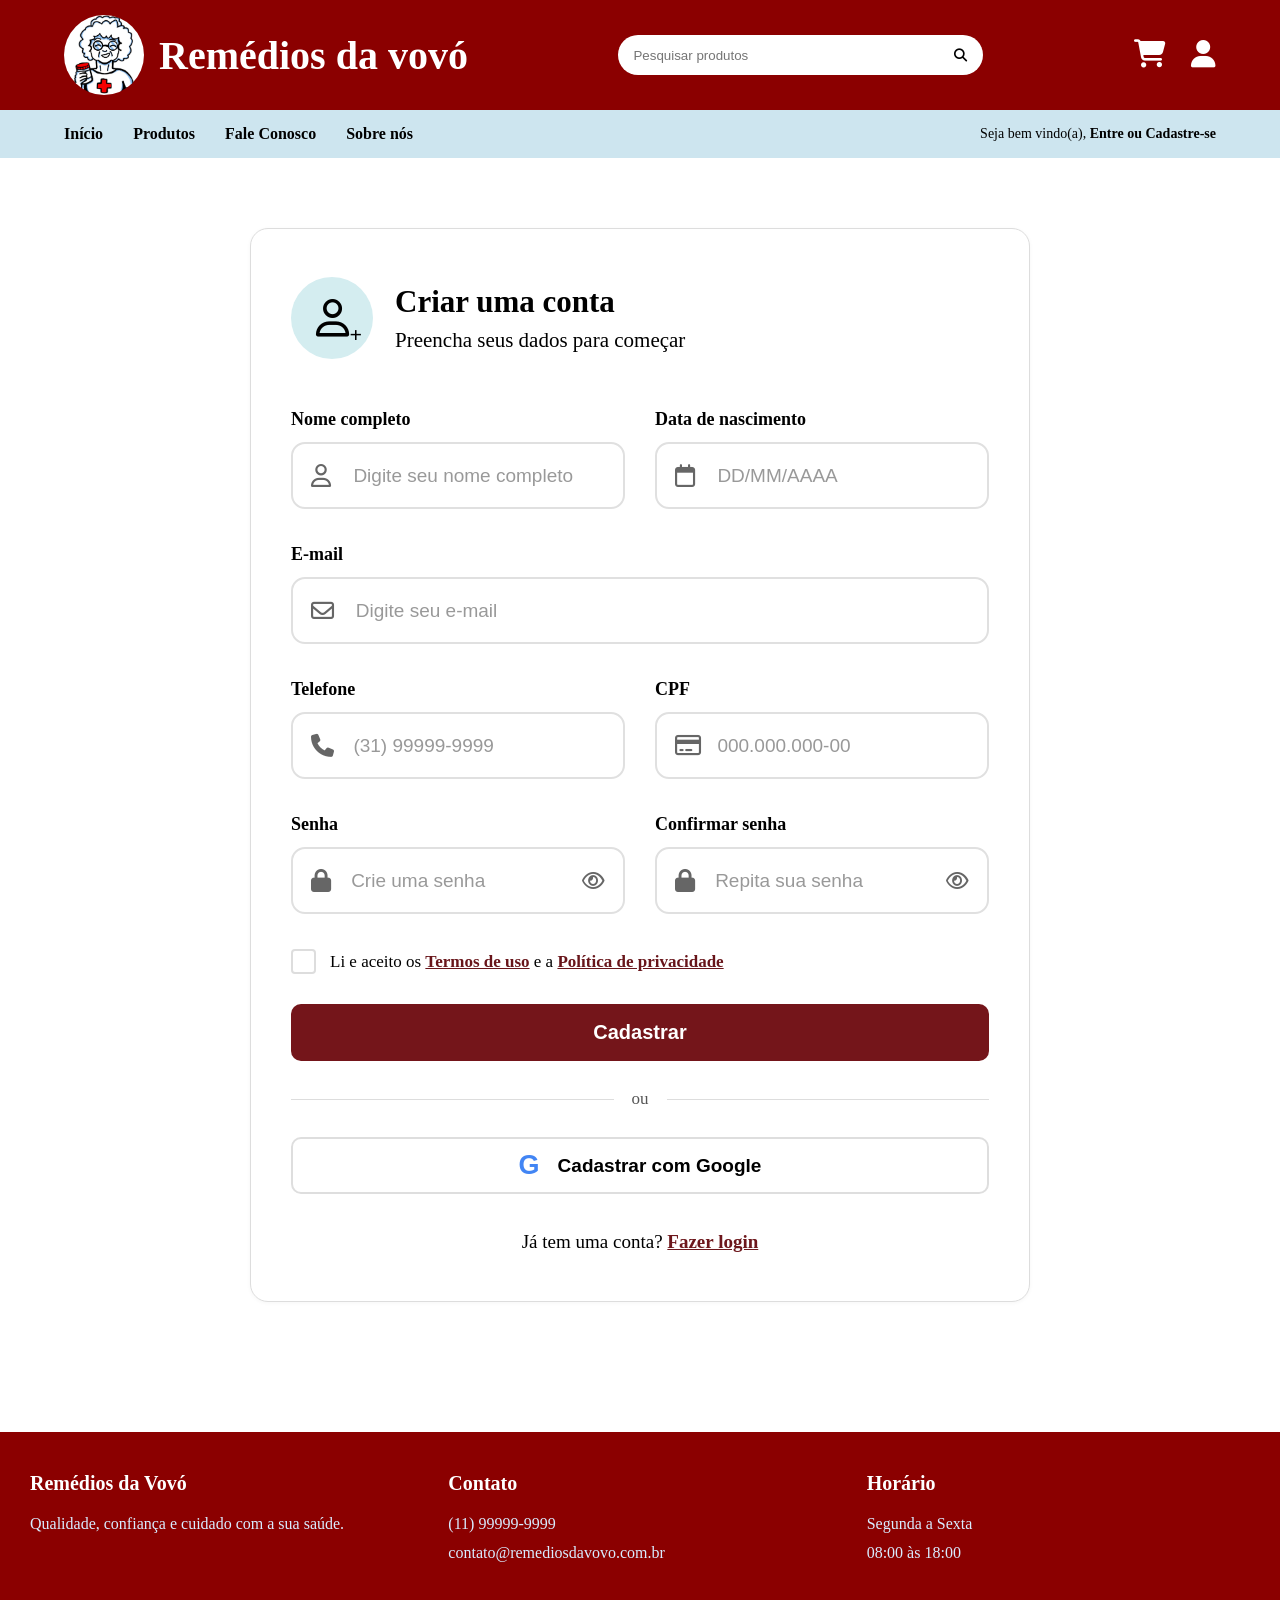
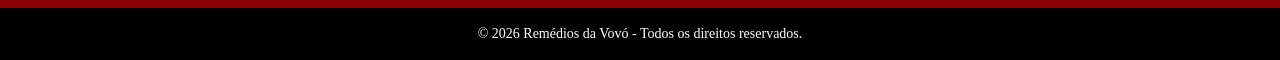
==== cadastro.html @ 5021b8c8 "happy" ====
<!DOCTYPE html>
<html lang="pt-BR">

<head>
    <meta charset="UTF-8">
    <meta name="viewport" content="width=device-width, initial-scale=1.0">

    <title>Criar uma conta - Remédios da Vovó</title>

    <link rel="stylesheet"
          href="https://cdnjs.cloudflare.com/ajax/libs/font-awesome/6.5.2/css/all.min.css">
    <link rel="stylesheet" href="assets/styles/header.css">
    <link rel="stylesheet" href="assets/styles/login.css">
    <link rel="stylesheet" href="assets/styles/footer.css">
</head>

<body>

<!-- CABEÇALHO -->
<header>

    <div class="topo">

        <div class="logo">

            <img src="assets/img/logo.jpg" alt="Logo">

            <h1>Remédios da vovó</h1>

        </div>

        <div class="pesquisa">

            <input type="text" id="pesquisa" placeholder="Pesquisar produtos">

            <button onclick="pesquisarProduto()">
                <i class="fa-solid fa-magnifying-glass"></i>
            </button>

        </div>

        <div class="icones">

            <a href="carrinho.html">
                <i class="fa-solid fa-cart-shopping"></i>
            </a>

            <a href="#">
                <i class="fa-solid fa-user"></i>
            </a>

        </div>

    </div>

</header>


<nav>

    <ul>

        <li><a href="index.html">Início</a></li>

        <li><a href="produtos.html">Produtos</a></li>

        <a href="faleConosco.html">Fale Conosco</a>

        <li><a href="index.html#sobre">Sobre nós</a></li>


    </ul>

    <div class="login">

        <span>Seja bem vindo(a),</span>

        <a href="#">Entre ou Cadastre-se</a>

    </div>

</nav>

<!-- CONTEÚDO -->
<main class="page">

    <section class="form-card cadastro-card">

        <!-- TÍTULO -->

        <div class="form-title">

            <div class="title-icon">
                <i class="fa-regular fa-user"></i>
                <span>+</span>
            </div>

            <div>
                <h2>Criar uma conta</h2>
                <p>Preencha seus dados para começar</p>
            </div>

        </div>


        <!-- FORMULÁRIO -->

        <form>


            <!-- LINHA 1 -->

            <div class="form-row">

                <div class="field">

                    <label>Nome completo</label>

                    <div class="input-box">

                        <i class="fa-regular fa-user"></i>

                        <input
                                type="text"
                                placeholder="Digite seu nome completo">

                    </div>

                </div>


                <div class="field">

                    <label>Data de nascimento</label>

                    <div class="input-box">

                        <i class="fa-regular fa-calendar"></i>

                        <input
                                type="text"
                                placeholder="DD/MM/AAAA">

                    </div>

                </div>

            </div>


            <!-- EMAIL -->

            <div class="field full">

                <label>E-mail</label>

                <div class="input-box">

                    <i class="fa-regular fa-envelope"></i>

                    <input
                            type="email"
                            placeholder="Digite seu e-mail">

                </div>

            </div>


            <!-- TELEFONE E CPF -->

            <div class="form-row">

                <div class="field">

                    <label>Telefone</label>

                    <div class="input-box">

                        <i class="fa-solid fa-phone"></i>

                        <input
                                type="text"
                                placeholder="(31) 99999-9999">

                    </div>

                </div>


                <div class="field">

                    <label>CPF</label>

                    <div class="input-box">

                        <i class="fa-regular fa-credit-card"></i>

                        <input
                                type="text"
                                placeholder="000.000.000-00">

                    </div>

                </div>

            </div>


            <!-- SENHAS -->

            <div class="form-row">

                <div class="field">

                    <label>Senha</label>

                    <div class="input-box">

                        <i class="fa-solid fa-lock"></i>

                        <input
                                type="password"
                                id="senha"
                                placeholder="Crie uma senha">

                        <i
                                class="fa-regular fa-eye password-eye"
                                onclick="mostrarSenha('senha', this)">
                        </i>

                    </div>

                </div>


                <div class="field">

                    <label>Confirmar senha</label>

                    <div class="input-box">

                        <i class="fa-solid fa-lock"></i>

                        <input
                                type="password"
                                id="confirmarSenha"
                                placeholder="Repita sua senha">

                        <i
                                class="fa-regular fa-eye password-eye"
                                onclick="mostrarSenha('confirmarSenha', this)">
                        </i>

                    </div>

                </div>

            </div>


            <!-- TERMOS -->

            <div class="terms">

                <input type="checkbox" id="terms">

                <label for="terms">
                    Li e aceito os
                    <a href="#">Termos de uso</a>
                    e a
                    <a href="#">Política de privacidade</a>
                </label>

            </div>


            <!-- BOTÃO -->

            <button type="submit" class="main-button">
                Cadastrar
            </button>


            <!-- OU -->

            <div class="divider">

                <span></span>

                <p>ou</p>

                <span></span>

            </div>


            <!-- GOOGLE -->

            <button type="button" class="google-button">

                <strong>G</strong>

                <span>Cadastrar com Google</span>

            </button>


            <!-- LOGIN -->

            <p class="bottom-text">

                Já tem uma conta?

                <a href="login.html">
                    Fazer login
                </a>

            </p>


        </form>

    </section>

</main>
<footer>

    <div class="footerContainer">

        <div>

            <h3>Remédios da Vovó</h3>

            <p>
                Qualidade, confiança e cuidado com a sua saúde.
            </p>

        </div>

        <div>

            <h3>Contato</h3>

            <p>(11) 99999-9999</p>

            <p>contato@remediosdavovo.com.br</p>

        </div>

        <div>

            <h3>Horário</h3>

            <p>Segunda a Sexta</p>

            <p>08:00 às 18:00</p>

        </div>

    </div>

    <div class="copyright">

        © 2026 Remédios da Vovó - Todos os direitos reservados.

    </div>

</footer>

<script>

    function mostrarSenha(id, icon) {

        const campo = document.getElementById(id);

        if (campo.type === "password") {

            campo.type = "text";

            icon.classList.remove("fa-eye");
            icon.classList.add("fa-eye-slash");

        } else {

            campo.type = "password";

            icon.classList.remove("fa-eye-slash");
            icon.classList.add("fa-eye");

        }

    }

</script>

</body>
</html>
---- assets/styles/header.css ----
/* HEADER */
* {
    margin: 0;
    padding: 0;
    box-sizing: border-box;
}

body {
    margin: 0;
}

header {
    background: #8B0000;
    padding: 15px 5%;
    color: white;
}

.topo {
    display: flex;
    justify-content: space-between;
    align-items: center;
    gap: 20px;
}

.logo {
    display: flex;
    align-items: center;
    gap: 15px;
}

.logo img {
    width: 80px;
    height: 80px;
    border-radius: 50%;
}

.logo h1 {
    font-family: "Dancing Script", cursive;
    font-size: 40px;
    font-weight: 700;
}

.pesquisa {
    display: flex;
    align-items: center;
}

.pesquisa input {
    width: 320px;
    height: 40px;
    border: none;
    border-radius: 25px 0 0 25px;
    padding: 0 15px;
    outline: none;
}

.pesquisa button {
    width: 45px;
    height: 40px;
    border: none;
    border-radius: 0 25px 25px 0;
    background: white;
    cursor: pointer;
}

.icones {
    display: flex;
    gap: 25px;
}

.icones a {
    color: white;
    font-size: 28px;
    text-decoration: none;
}

/* NAV */

nav {
    background: #cde5ef;
    display: flex;
    justify-content: space-between;
    align-items: center;
    padding: 15px 5%;
}

nav ul {
    display: flex;
    list-style: none;
    gap: 30px;
}

nav a {
    color: black;
    text-decoration: none;
    font-weight: 600;
}

.login {
    text-align: right;
    font-size: 14px;
}

.login a {
    color: black;
    font-weight: bold;
}

@media(max-width:768px){

    header {
        padding: 15px 20px;
    }

    .topo {
        flex-direction: column;
        gap: 15px;
    }


    .logo h1 {
        font-size: 24px;
    }


    .logo img {
        width: 60px;
        height: 60px;
    }


    .pesquisa {
        width: 100%;
    }


    .pesquisa input {
        width: 100%;
    }


    .icones {
        gap: 20px;
    }


    nav {
        flex-direction: column;
        gap: 15px;
        padding: 15px 20px;
    }


    nav ul {
        width: 100%;
        padding: 0;
        gap: 15px;
        overflow-x: auto;
    }


    nav ul li {
        white-space: nowrap;
    }


    .login {
        text-align: center;
    }

}

#voltarTopo {
    position: fixed;
    right: 20px;
    bottom: 20px;
    
    width: 45px;
    height: 45px;
    
    border: none;
    border-radius: 50%;
    
    background: #8B0000;
    color: white;
    
    font-size: 25px;
    cursor: pointer;
    
    z-index: 2000;
}

#voltarTopo:hover {
    opacity: 0.8;
}
---- assets/styles/login.css ----
/* ==========================================
   ÁREA PRINCIPAL
========================================== */

.page {
    min-height: calc(100vh - 275px);

    padding: 70px 0 80px;

    display: flex;
    justify-content: center;
    align-items: flex-start;
}


/* ==========================================
   CARD DO FORMULÁRIO
========================================== */

.form-card {
    width: 780px;

    background: white;

    border: 1px solid #dddddd;

    border-radius: 18px;

    box-shadow: 0 1px 4px rgba(0, 0, 0, 0.04);

    padding: 48px 40px;
}


/* TAMANHOS */

.cadastro-card {
    min-height: 1030px;
}

.login-card {
    width: 780px;
    min-height: 780px;

    padding: 60px 40px;
}


/* ==========================================
   TÍTULO
========================================== */

.form-title {
    display: flex;
    align-items: center;

    gap: 22px;

    margin-bottom: 50px;
}

.title-icon {
    width: 82px;
    height: 82px;

    flex-shrink: 0;

    border-radius: 50%;

    background: #d4edf0;

    display: flex;
    align-items: center;
    justify-content: center;

    position: relative;

    font-size: 38px;
    font-weight: normal;
}

.title-icon span {
    position: absolute;

    font-size: 22px;
    font-weight: bold;

    right: 11px;
    bottom: 11px;
}

.login-icon {
    font-size: 37px;
}

.form-title h2 {
    font-size: 31px;

    margin-bottom: 8px;
}

.form-title p {
    font-size: 21px;
}


/* ==========================================
   CAMPOS
========================================== */

.form-row {
    display: grid;

    grid-template-columns: 1fr 1fr;

    gap: 30px;

    margin-bottom: 35px;
}

.field {
    width: 100%;
}

.field.full {
    margin-bottom: 35px;
}

.field label {
    display: block;

    font-size: 18px;
    font-weight: bold;

    margin-bottom: 12px;
}

.input-box {
    width: 100%;
    height: 67px;

    border: 2px solid #e0e0e0;

    border-radius: 14px;

    display: flex;
    align-items: center;

    padding: 0 18px;

    background: #fff;

    transition: 0.2s;
}

.input-box:focus-within {
    border-color: #8b3338;
}

.input-box > i:first-child {
    width: 32px;

    color: #666;

    font-size: 23px;

    margin-right: 15px;
}

.input-box input {
    width: 100%;

    height: 100%;

    border: none;
    outline: none;

    font-size: 19px;

    background: transparent;

    color: #333;
}

.input-box input::placeholder {
    color: #999;
}

.password-eye {
    cursor: pointer;

    color: #666 !important;

    margin: 0 !important;

    width: auto !important;

    font-size: 20px !important;
}


/* ==========================================
   TERMOS
========================================== */

.terms {
    display: flex;
    align-items: center;

    gap: 14px;

    margin: 2px 0 30px;

    font-size: 17px;
}

.terms input {
    appearance: none;

    width: 25px;
    height: 25px;

    border: 2px solid #ddd;

    border-radius: 4px;

    cursor: pointer;

    flex-shrink: 0;
}

.terms input:checked {
    background: #76151b;

    border-color: #76151b;

    position: relative;
}

.terms input:checked::after {
    content: "✓";

    color: white;

    position: absolute;

    font-size: 17px;

    left: 4px;
    top: 0;
}

.terms a {
    color: #68151a;

    font-weight: bold;

    text-decoration: underline;
}


/* ==========================================
   BOTÃO PRINCIPAL
========================================== */

.main-button {
    width: 100%;
    height: 57px;

    border: none;

    border-radius: 10px;

    background: #74151a;

    color: white;

    font-size: 20px;
    font-weight: bold;

    cursor: pointer;

    transition: 0.2s;
}

.main-button:hover {
    background: #5e1015;
}


/* ==========================================
   DIVISOR "OU"
========================================== */

.divider {
    display: flex;
    align-items: center;

    gap: 18px;

    margin: 28px 0;
}

.divider span {
    flex: 1;

    height: 1px;

    background: #ddd;
}

.divider p {
    font-size: 17px;

    color: #555;
}


/* ==========================================
   GOOGLE
========================================== */

.google-button {
    width: 100%;
    height: 57px;

    background: white;

    border: 2px solid #dedede;

    border-radius: 10px;

    display: flex;
    align-items: center;
    justify-content: center;

    gap: 18px;

    cursor: pointer;

    font-size: 19px;
    font-weight: bold;
}

.google-button strong {
    font-family: Arial;

    font-size: 27px;

    color: #4285f4;
}


/* ==========================================
   TEXTO INFERIOR
========================================== */

.bottom-text {
    text-align: center;

    font-size: 19px;

    margin-top: 37px;
}

.bottom-text a {
    color: #6d171c;

    font-weight: bold;

    text-decoration: underline;
}


/* ==========================================
   OPÇÕES DO LOGIN
========================================== */

.login-options {
    display: flex;
    justify-content: space-between;
    align-items: center;

    margin: -10px 0 35px;
}

.remember {
    display: flex;
    align-items: center;

    gap: 12px;

    font-size: 17px;
    font-weight: bold;
}

.remember input {
    appearance: none;

    width: 25px;
    height: 25px;

    border: 2px solid #ddd;

    border-radius: 4px;
}

.remember input:checked {
    background: #74151a;
    border-color: #74151a;
}

.login-options > a {
    color: #6d171c;

    font-size: 17px;
    font-weight: bold;

    text-decoration: underline;
}


/* ==========================================
   RESPONSIVIDADE
========================================== */

@media (max-width: 1000px) {

    .header {
        padding: 0 25px;
    }

    .logo-area h1 {
        font-size: 27px;
    }

    .search {
        width: 250px;
    }

    .navbar {
        padding: 0 25px;
    }

    .nav-links {
        gap: 25px;
    }

    .nav-links a {
        font-size: 17px;
    }

}


@media (max-width: 800px) {

    .header {
        height: auto;

        padding: 20px;

        flex-direction: column;

        gap: 20px;
    }

    .header-right {
        width: 100%;

        justify-content: center;
    }

    .search {
        width: 100%;
        max-width: 400px;
    }

    .navbar {
        height: auto;

        padding: 20px;

        flex-direction: column;

        gap: 20px;
    }

    .nav-links {
        flex-wrap: wrap;

        justify-content: center;
    }

    .welcome {
        text-align: center;
    }

    .page {
        padding: 30px 15px;
    }

    .form-card {
        width: 100%;

        padding: 35px 25px;
    }

}


@media (max-width: 600px) {

    .logo {
        width: 90px;
        height: 90px;

        font-size: 42px;
    }

    .logo span {
        top: 41px;
        left: 35px;
    }

    .logo-area h1 {
        font-size: 22px;
    }

    .header-icon {
        font-size: 27px;
    }

    .header-right {
        gap: 20px;
    }

    .nav-links {
        flex-direction: column;

        gap: 15px;
    }

    .form-row {
        grid-template-columns: 1fr;

        gap: 25px;

        margin-bottom: 25px;
    }

    .field.full {
        margin-bottom: 25px;
    }

    .form-title {
        gap: 15px;

        margin-bottom: 35px;
    }

    .title-icon {
        width: 65px;
        height: 65px;

        font-size: 30px;
    }

    .form-title h2 {
        font-size: 25px;
    }

    .form-title p {
        font-size: 17px;
    }

    .login-options {
        flex-direction: column;

        align-items: flex-start;

        gap: 15px;
    }

}
---- assets/styles/footer.css ----
footer {
  background: darkred;
  color: white;
  margin-top: 50px;
}

.footerContainer {
  max-width: 1400px;
  margin: auto;
  padding: 40px 30px;
  
  display: grid;
  grid-template-columns: repeat(auto-fit, minmax(220px, 1fr));
  gap: 35px;
}

.footerContainer h3 {
  margin-bottom: 15px;
  font-size: 20px;
}

.footerContainer p {
  line-height: 1.8;
  color: #d9ecff;
}

.copyright {
  text-align: center;
  padding: 18px;
  background: black;
  font-size: 14px;
}
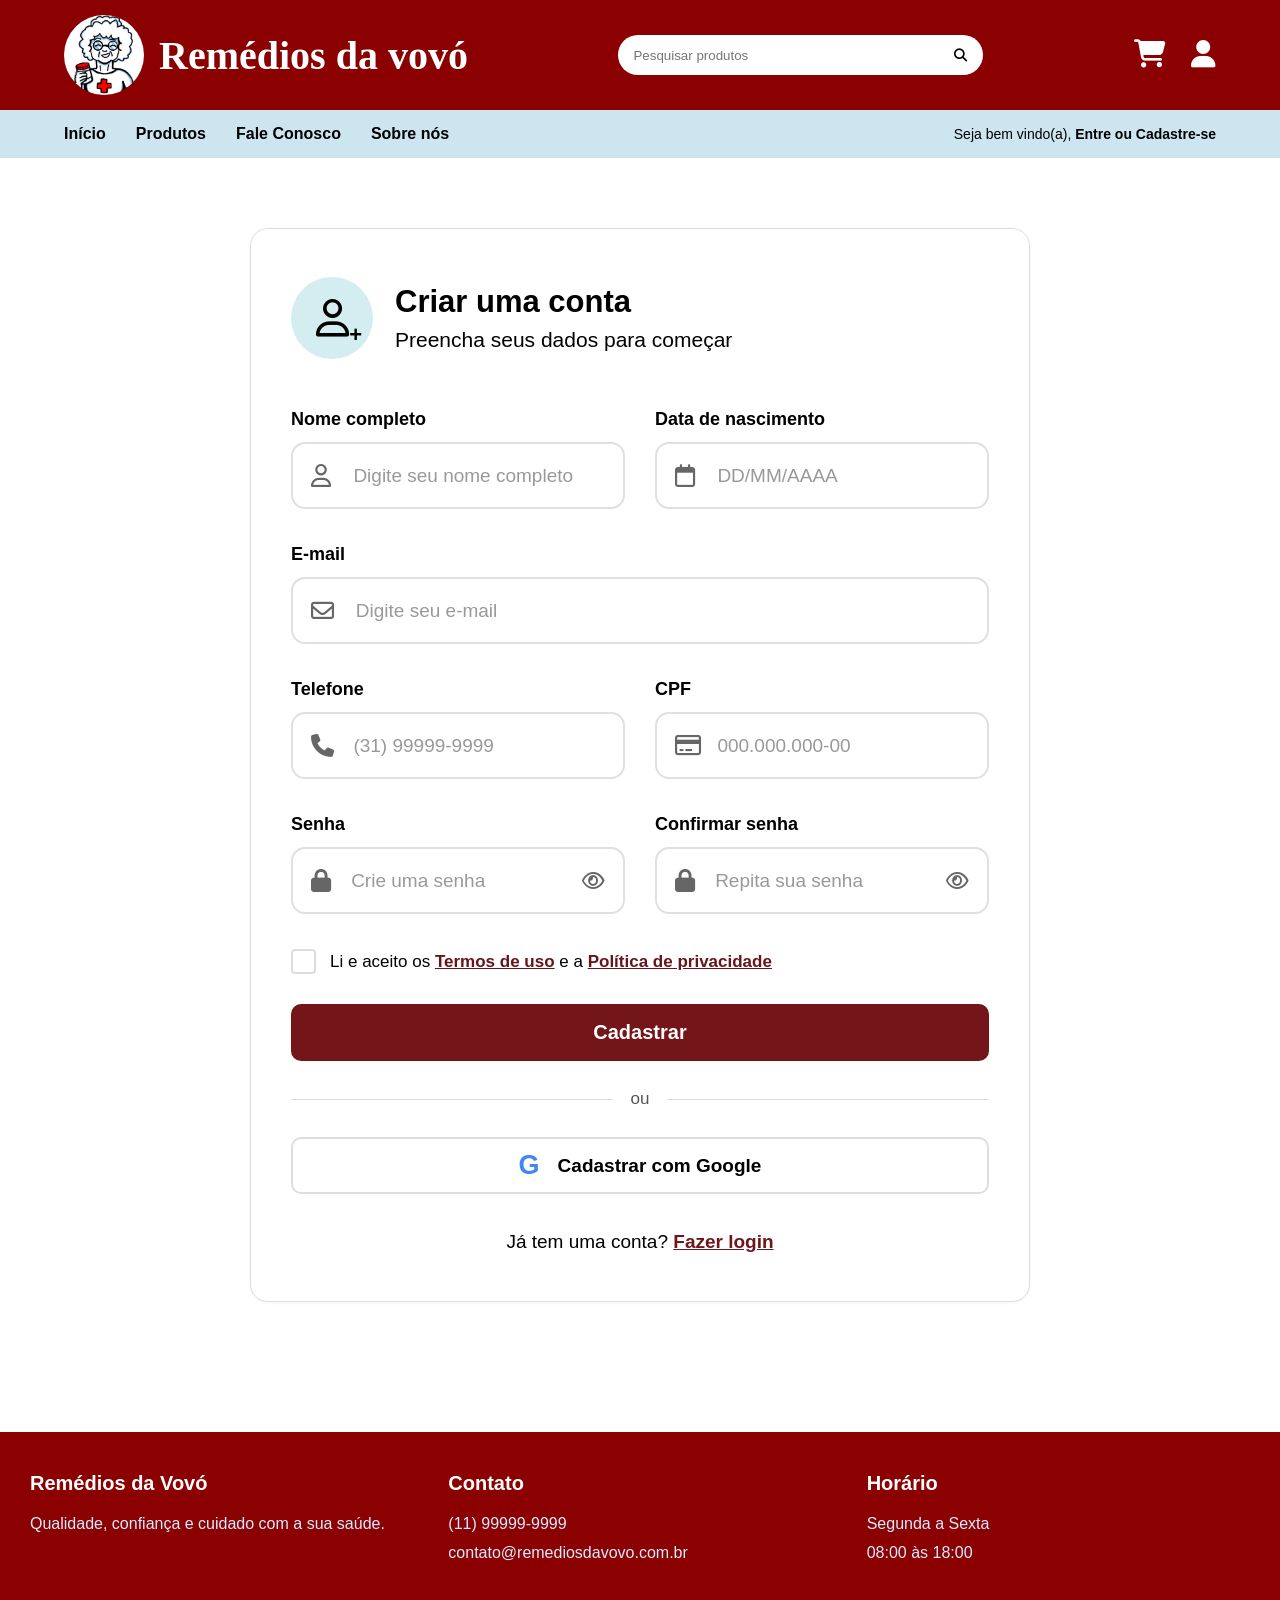
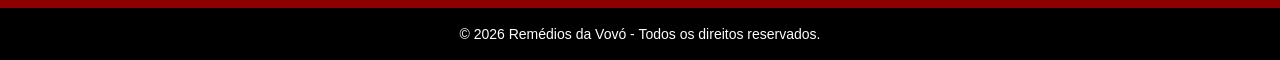
==== commit cbc87103: "a" ====
--- a/cadastro.html
+++ b/cadastro.html
@@ -45,7 +45,7 @@
                 <i class="fa-solid fa-cart-shopping"></i>
             </a>
 
-            <a href="#">
+            <a href="login.html" id="iconeUsuario">
                 <i class="fa-solid fa-user"></i>
             </a>
 
@@ -64,7 +64,7 @@
 
         <li><a href="produtos.html">Produtos</a></li>
 
-        <a href="faleConosco.html">Fale Conosco</a>
+        <a href="faleConosco.php">Fale Conosco</a>
 
         <li><a href="index.html#sobre">Sobre nós</a></li>
 
@@ -75,7 +75,9 @@
 
         <span>Seja bem vindo(a),</span>
 
-        <a href="#">Entre ou Cadastre-se</a>
+        <a href="login.html" id="linkUsuario">
+            Entre ou Cadastre-se
+        </a>
 
     </div>
 
@@ -105,7 +107,7 @@
 
         <!-- FORMULÁRIO -->
 
-        <form>
+        <form id="formCadastro">
 
 
             <!-- LINHA 1 -->
@@ -122,8 +124,8 @@
 
                         <input
                                 type="text"
+                                id="nome"
                                 placeholder="Digite seu nome completo">
-
                     </div>
 
                 </div>
@@ -139,8 +141,8 @@
 
                         <input
                                 type="text"
+                                id="nascimento"
                                 placeholder="DD/MM/AAAA">
-
                     </div>
 
                 </div>
@@ -160,8 +162,8 @@
 
                     <input
                             type="email"
+                            id="email"
                             placeholder="Digite seu e-mail">
-
                 </div>
 
             </div>
@@ -181,8 +183,8 @@
 
                         <input
                                 type="text"
+                                id="telefone"
                                 placeholder="(31) 99999-9999">
-
                     </div>
 
                 </div>
@@ -198,8 +200,8 @@
 
                         <input
                                 type="text"
+                                id="cpf"
                                 placeholder="000.000.000-00">
-
                     </div>
 
                 </div>
@@ -393,6 +395,73 @@
     }
 
 </script>
-
+<script>
+
+    const formCadastro = document.getElementById("formCadastro");
+
+    formCadastro.addEventListener("submit", function(event) {
+
+        event.preventDefault();
+
+        const nome = document.getElementById("nome").value.trim();
+        const nascimento = document.getElementById("nascimento").value.trim();
+        const email = document.getElementById("email").value.trim();
+        const telefone = document.getElementById("telefone").value.trim();
+        const cpf = document.getElementById("cpf").value.trim();
+        const senha = document.getElementById("senha").value;
+        const confirmarSenha = document.getElementById("confirmarSenha").value;
+        const termos = document.getElementById("terms").checked;
+
+
+        if (
+            nome === "" ||
+            nascimento === "" ||
+            email === "" ||
+            telefone === "" ||
+            cpf === "" ||
+            senha === "" ||
+            confirmarSenha === ""
+        ) {
+            alert("Preencha todos os campos.");
+            return;
+        }
+
+
+        if (senha !== confirmarSenha) {
+            alert("As senhas não são iguais.");
+            return;
+        }
+
+
+        if (!termos) {
+            alert("Você precisa aceitar os termos de uso.");
+            return;
+        }
+
+
+        const usuario = {
+
+            nome: nome,
+            nascimento: nascimento,
+            email: email,
+            telefone: telefone,
+            cpf: cpf,
+            senha: senha
+
+        };
+
+
+        localStorage.setItem("usuario", JSON.stringify(usuario));
+
+        localStorage.setItem("logado", "true");
+
+        alert("Cadastro realizado com sucesso!");
+
+        window.location.href = "usuario.html";
+
+    });
+
+</script>
+<script src="assets/scripts/nav.js"></script>
 </body>
 </html>
--- a/assets/styles/header.css
+++ b/assets/styles/header.css
@@ -7,6 +7,7 @@
 
 body {
     margin: 0;
+    font-family: Arial;
 }
 
 header {
